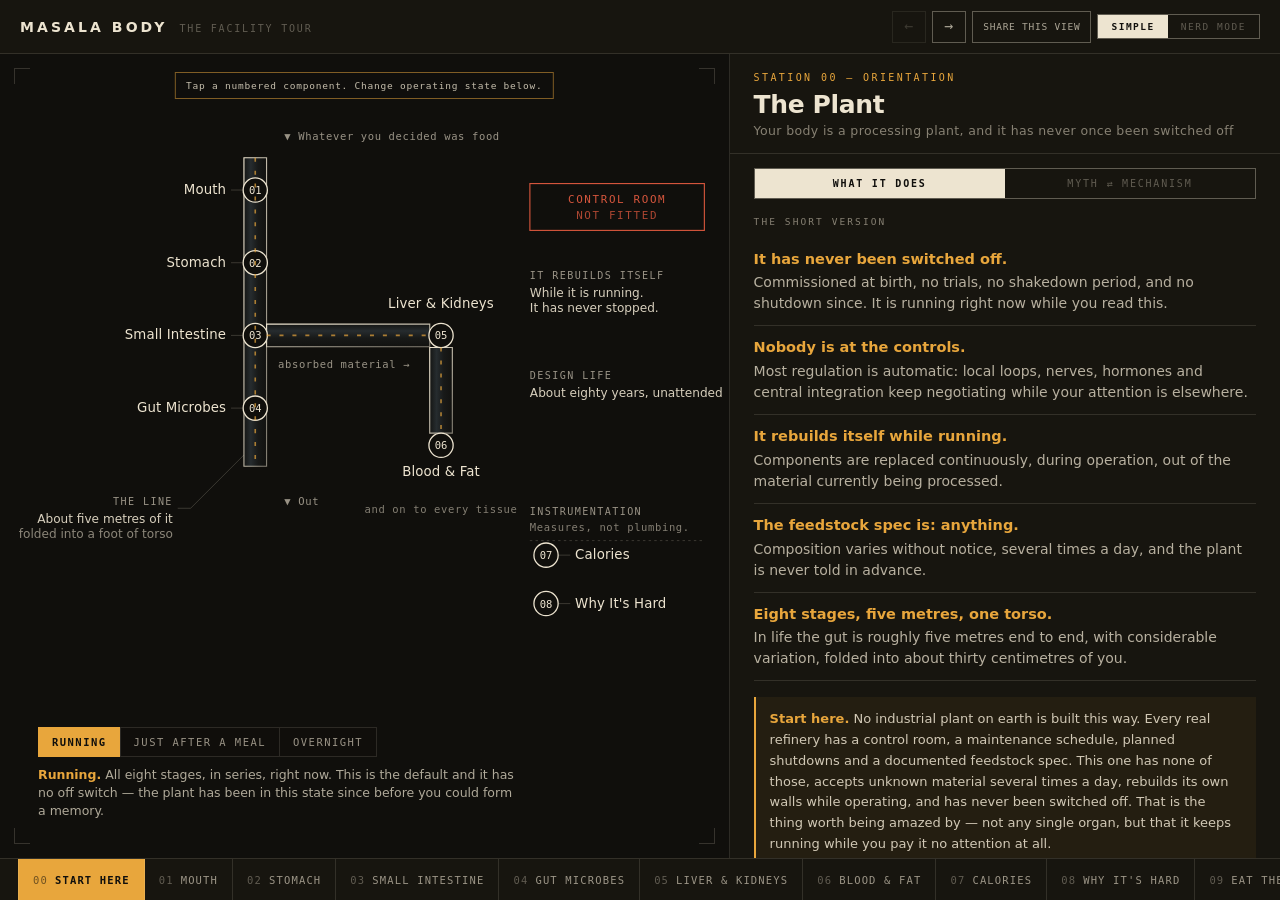
==== index.html @ 0fbad12b "Masala Body — The Facility Tour Ten stations of the human body drawn as an industrial processing pla" ====
<!DOCTYPE html>
<html lang="en">
<head>
<meta charset="utf-8">
<meta name="viewport" content="width=device-width, initial-scale=1">
<title>Masala Body — The Facility Tour</title>
<meta name="description" content="A guided tour of the human body drawn as an industrial plant. Ten stations, two detail layers.">
<link rel="icon" href="favicon.svg" type="image/svg+xml">

<!-- Sharing is the whole distribution plan (A9), so the card matters, and
     these are absolute: a good number of scrapers will not resolve a relative
     og:image, and the per-station pages sit one directory down. -->
<meta property="og:type" content="website">
<meta property="og:url" content="https://krishashok.github.io/masala-body-atlas/">
<meta property="og:title" content="Masala Body — The Facility Tour">
<meta property="og:description" content="Ten stations of the human body, drawn as an industrial plant. Every organ gets an engineering datasheet and a myth-vs-mechanism toggle.">
<meta property="og:image" content="https://krishashok.github.io/masala-body-atlas/og.png">
<meta name="twitter:card" content="summary_large_image">
<meta name="twitter:title" content="Masala Body — The Facility Tour">
<meta name="twitter:description" content="Ten stations of the human body, drawn as an industrial plant.">
<meta name="twitter:image" content="https://krishashok.github.io/masala-body-atlas/og.png">

<link rel="stylesheet" href="app.css">
</head>
<body class="plain">

<!-- ============ SHARED PAINT SERVERS ============
     One implied light source for the whole set: top-left, always. Every
     sheet references these by fragment id, so the ten drawings are lit
     consistently and the gradients are downloaded once rather than
     re-declared in ten <defs> blocks.

     On a near-black ground you model with light, not shadow — a drop
     shadow against #100F0C is invisible, so there are none here. What
     gives an object its volume is a lit contour, a shaded interior and
     a wall that catches the light on one side. -->
<svg class="matdefs" aria-hidden="true" focusable="false"><defs>

  <!-- vessel interior: bright at the top-left shoulder, falling away -->
  <linearGradient id="mb-form" x1="0" y1="0" x2=".9" y2="1">
    <stop offset="0"   stop-color="#E8A63C" stop-opacity=".14"/>
    <stop offset=".55" stop-color="#E8A63C" stop-opacity=".055"/>
    <stop offset="1"   stop-color="#E8A63C" stop-opacity=".015"/>
  </linearGradient>

  <!-- contour: the outline itself is lit, so it is not a uniform weight.
       The dark end stops at .52 so the shaded edge stays legible. -->
  <linearGradient id="mb-rim" x1="0" y1="0" x2=".85" y2="1">
    <stop offset="0"   stop-color="#EDE4D0" stop-opacity="1"/>
    <stop offset=".5"  stop-color="#EDE4D0" stop-opacity=".8"/>
    <stop offset="1"   stop-color="#EDE4D0" stop-opacity=".52"/>
  </linearGradient>

  <!-- the wall seen edge-on. Painted on a stroke that is clipped to its
       own shape, so only the inner half survives and the vessel gains a
       thickness instead of a boundary. -->
  <linearGradient id="mb-wall" x1="0" y1="0" x2=".8" y2="1">
    <stop offset="0"   stop-color="#EDE4D0" stop-opacity=".26"/>
    <stop offset=".45" stop-color="#EDE4D0" stop-opacity=".1"/>
    <stop offset="1"   stop-color="#EDE4D0" stop-opacity=".04"/>
  </linearGradient>

  <!-- sheen: a wet surface has one soft specular patch, not an even wash -->
  <radialGradient id="mb-spec" cx=".5" cy=".5" r=".5">
    <stop offset="0" stop-color="#EDE4D0" stop-opacity=".09"/>
    <stop offset="1" stop-color="#EDE4D0" stop-opacity="0"/>
  </radialGradient>

  <!-- pipes. The diagonal is the safe default for bent and tapered runs;
       .v and .h get a true cylinder ramp across the bore. -->
  <linearGradient id="mb-pipe" x1="0" y1="0" x2=".9" y2="1">
    <stop offset="0" stop-color="#7FA0BA" stop-opacity=".17"/>
    <stop offset="1" stop-color="#7FA0BA" stop-opacity=".03"/>
  </linearGradient>
  <linearGradient id="mb-tube-v" x1="0" y1="0" x2="1" y2="0">
    <stop offset="0"   stop-color="#7FA0BA" stop-opacity=".04"/>
    <stop offset=".3"  stop-color="#7FA0BA" stop-opacity=".2"/>
    <stop offset=".62" stop-color="#7FA0BA" stop-opacity=".07"/>
    <stop offset="1"   stop-color="#7FA0BA" stop-opacity=".02"/>
  </linearGradient>
  <linearGradient id="mb-tube-h" x1="0" y1="0" x2="0" y2="1">
    <stop offset="0"   stop-color="#7FA0BA" stop-opacity=".04"/>
    <stop offset=".3"  stop-color="#7FA0BA" stop-opacity=".2"/>
    <stop offset=".62" stop-color="#7FA0BA" stop-opacity=".07"/>
    <stop offset="1"   stop-color="#7FA0BA" stop-opacity=".02"/>
  </linearGradient>

  <!-- plant, not organ: bays and blocks are lit from the same corner -->
  <linearGradient id="mb-bay" x1="0" y1="0" x2=".6" y2="1">
    <stop offset="0" stop-color="#E8A63C" stop-opacity=".11"/>
    <stop offset="1" stop-color="#E8A63C" stop-opacity=".02"/>
  </linearGradient>

</defs></svg>

<div class="topbar">
  <div class="brand"><b>Masala Body</b><span>The Facility Tour</span></div>
  <div class="topactions">
    <button class="iconbtn" id="btnPrev" aria-label="Previous station" title="Previous station">←</button>
    <button class="iconbtn" id="btnNext" aria-label="Next station" title="Next station">→</button>
    <button class="sharebtn" id="btnShare">Share this view</button>
  <div class="layerswitch">
    <div class="seg">
      <button id="btnPlain" class="on" aria-pressed="true">Simple</button>
      <button id="btnTech" aria-pressed="false">Nerd Mode</button>
    </div>
  </div>
  </div>
</div>

<div class="main">

  <!-- ================== DRAWING ================== -->
  <div class="surface" id="surface">
    <span class="corner tl"></span><span class="corner tr"></span>
    <span class="corner bl"></span><span class="corner br"></span>
    <div class="modeflag techonly" id="modeflag">Mechanism View</div>
    <div class="firsthint" id="firsthint">Tap a numbered component. Change operating state below.</div>

    <div id="drawing"></div>

    <div class="titleblock techonly" id="titleblock"></div>

    <div class="modestrip">
      <div class="modebtns" id="modebtns"></div>
      <div class="modecap" id="modecap"></div>
    </div>
  </div>

  <!-- ================== PANEL ================== -->
  <div class="panel">
    <div class="phead">
      <div class="stationno" id="stationno"></div>
      <h1 id="ptitle"></h1>
      <h2 id="psub"></h2>
    </div>

    <div class="toggle" id="toggle">
      <button id="btnMain" class="on" aria-pressed="true">What It Does</button>
      <button id="btnMyth" class="mythbtn" aria-pressed="false">Myth &rlarr; Mechanism</button>
    </div>

    <div class="body plainonly" id="bodyPlain"></div>
    <div class="body techonly" id="bodyTech"></div>
    <div class="modelwrap techonly" id="modelwrap" style="display:none"></div>
    <div class="body" id="bodyMyth" style="display:none"></div>

    <div class="readout" id="readout" aria-live="polite">
      <div class="tag" id="roTag"></div>
      <h3 id="roName"></h3>
      <p id="roText"></p>
    </div>
  </div>
</div>

<nav class="rail" id="rail" aria-label="Stations"></nav>

<script type="module" src="app.js"></script>
</body>
</html>
---- app.css ----
/* ============================================================
   MASALA BODY — THE FACILITY TOUR
   Shared drawing-office vocabulary. Every station uses these
   classes and only these classes. If a station needs a new
   primitive it belongs HERE, next to its relatives — never in
   a station module. The set effect is the whole visual argument.
   ============================================================ */

:root{
  --ink:#100F0C; --ink-2:#17150F; --panel:#1A1813;
  --line:#EDE4D0;
  --line-dim:rgba(237,228,208,.34);
  --line-faint:rgba(237,228,208,.13);
  /* --line-dim is a STROKE weight — leaders, dimension lines, borders. It is
     2.7:1 against the ink and must never be used for type. Small text uses
     --label (6.3:1, clears AA) and, in the drawing, must also be sized for
     the viewBox scale: the sheet renders at ~0.78, so a 9px glyph lands at
     7 real pixels. Nothing in a drawing should be set below ~13. */
  --label:rgba(237,228,208,.62);
  --turmeric:#E8A63C; --chilli:#D4553C; --cardamom:#8FA95C; --steel:#7FA0BA;
  --mono: ui-monospace,"SF Mono",SFMono-Regular,Menlo,Consolas,monospace;
  --sans: "Helvetica Neue",Inter,system-ui,-apple-system,sans-serif;
  /* Overlay furniture (mode flag, mode strip, title block) insets to here so
     it clears the corner registration marks, which sit at 14px and must stay
     visible — they are what makes ten drawings read as one set (A5). */
  --inset:38px;
}
*{box-sizing:border-box}
html,body{margin:0;height:100%}
body{background:var(--ink);color:var(--line);font-family:var(--sans);
     -webkit-font-smoothing:antialiased;display:flex;flex-direction:column}

/* ============ layer switching ============ */
body.plain .techonly{display:none!important}
body.tech  .plainonly{display:none!important}

/* ============ topbar ============ */
.topbar{display:flex;align-items:center;justify-content:space-between;
  padding:0 20px;height:54px;flex:0 0 54px;border-bottom:1px solid var(--line-faint);background:var(--ink-2)}
.brand{display:flex;align-items:baseline;gap:12px}
.brand b{font-size:14px;letter-spacing:.22em;text-transform:uppercase}
.brand span{font-family:var(--mono);font-size:10px;letter-spacing:.18em;color:var(--line-dim);text-transform:uppercase}

.layerswitch{display:flex;align-items:center;gap:10px}
.layerswitch .cap{font-family:var(--mono);font-size:9px;letter-spacing:.18em;color:var(--line-dim);text-transform:uppercase}
.seg{display:flex;border:1px solid var(--line-dim)}
.seg button{background:transparent;border:0;color:var(--line-dim);cursor:pointer;
  font-family:var(--mono);font-size:9.5px;letter-spacing:.16em;text-transform:uppercase;padding:6px 13px}
.seg button.on{background:var(--line);color:var(--ink);font-weight:700}

/* ============ layout ============ */
.main{flex:1;display:grid;grid-template-columns:1.14fr .86fr;min-height:0}

.surface{position:relative;overflow:hidden;border-right:1px solid var(--line-faint);
  background-color:var(--ink);display:flex;align-items:center;justify-content:center}
body.tech .surface{
  background-image:
    linear-gradient(rgba(237,228,208,.045) 1px,transparent 1px),
    linear-gradient(90deg,rgba(237,228,208,.045) 1px,transparent 1px),
    linear-gradient(rgba(237,228,208,.018) 1px,transparent 1px),
    linear-gradient(90deg,rgba(237,228,208,.018) 1px,transparent 1px);
  background-size:96px 96px,96px 96px,16px 16px,16px 16px}
.surface svg{width:100%;height:100%;display:block}
/* The drawing host fills the surface, less the chrome above and below it —
   the mode flag on top, the mode strip and title block underneath — both
   measured by app.js. Chrome is sized in CSS pixels while the drawing
   scales with the viewBox, so at narrow widths a "small" corner tag covers
   a large part of the sheet. No fixed position in drawing coordinates can
   dodge that; the band has to be reserved. */
#drawing{position:absolute;inset:var(--flag-h,0px) 0 var(--furniture-h,0px) 0;
  display:flex;align-items:center;justify-content:center}

.corner{position:absolute;width:16px;height:16px;border:1px solid var(--line-dim);opacity:.5}
.corner.tl{top:14px;left:14px;border-right:0;border-bottom:0}
.corner.tr{top:14px;right:14px;border-left:0;border-bottom:0}
.corner.bl{bottom:14px;left:14px;border-right:0;border-top:0}
.corner.br{bottom:14px;right:14px;border-left:0;border-top:0}

.titleblock{position:absolute;right:var(--inset);bottom:var(--inset);border:1px solid var(--line-dim);
  font-family:var(--mono);font-size:10px;letter-spacing:.09em;color:var(--label);
  text-transform:uppercase;background:rgba(16,15,12,.88)}
.titleblock div{display:flex}
.titleblock span{padding:5px 9px;border-right:1px solid var(--line-faint)}
.titleblock span:last-child{border-right:0}
.titleblock div+div{border-top:1px solid var(--line-faint)}
.titleblock b{color:var(--line);font-weight:500}

.modeflag{position:absolute;left:var(--inset);top:var(--inset);font-family:var(--mono);font-size:10px;
  letter-spacing:.18em;text-transform:uppercase;padding:5px 10px;border:1px solid var(--line-dim);color:var(--label)}
body.myth .modeflag{color:var(--chilli);border-color:var(--chilli)}

/* ============ process mode strip ============ */
.modestrip{position:absolute;left:var(--inset);bottom:var(--inset);right:var(--inset);
  display:flex;flex-direction:column;gap:9px;pointer-events:none}
.modebtns{display:flex;gap:0;pointer-events:auto;flex-wrap:wrap}
.modebtns button{background:rgba(16,15,12,.9);border:1px solid var(--line-faint);border-right:0;
  color:var(--label);cursor:pointer;font-family:var(--mono);font-size:10.5px;
  letter-spacing:.14em;text-transform:uppercase;padding:8px 13px}
.modebtns button:last-child{border-right:1px solid var(--line-faint)}
.modebtns button:hover{color:var(--line)}
.modebtns button.on{background:var(--turmeric);border-color:var(--turmeric);color:var(--ink);font-weight:700}
.modebtns button.on.fault{background:var(--chilli);border-color:var(--chilli);color:#fff}
.modecap{font-size:12.5px;color:rgba(237,228,208,.72);max-width:60ch;line-height:1.45}
/* In Nerd Mode the title block occupies the bottom-right. Rather than squeeze
   the caption beside it — which wraps it to five or six lines on a small
   laptop — lift the whole strip above it. --tb-h is measured by app.js. */
body.tech .modestrip{bottom:calc(var(--inset) + var(--tb-h,0px) + 10px)}
.modecap b{color:var(--turmeric);font-weight:600}

/* ============ svg ============ */

/* The shared paint servers live in index.html and are lit from the top-left.
   Nothing below may introduce a second light direction. */
.matdefs{position:absolute;width:0;height:0;overflow:hidden}

.vessel{fill:url(#mb-form);stroke:url(#mb-rim);stroke-width:1.6;stroke-linejoin:round}
.vessel-inner{fill:none;stroke:var(--line-dim);stroke-width:.8;stroke-dasharray:3 4}

/* Wall thickness, for one path and no new geometry: a stroked copy of the
   vessel outline clipped to the vessel's own fill area. Half the stroke is
   discarded by the clip, and what is left reads as the thickness of the
   wall — lit on the shoulder, dark underneath. Needs the station to expose
   a clipPath of the vessel, which most already have for their contents. */
.wall{fill:none;stroke:url(#mb-wall);stroke-width:17;stroke-linejoin:round;pointer-events:none}
.wall.thin{stroke-width:11}

/* One soft specular patch. Clip it to the vessel or it will float. */
.sheen{fill:url(#mb-spec);pointer-events:none}

.pipe{fill:url(#mb-pipe);stroke:url(#mb-rim);stroke-width:1.4}
/* straight runs get a real cylinder ramp across the bore */
.pipe.v{fill:url(#mb-tube-v)}
.pipe.h{fill:url(#mb-tube-h)}
.dimline{stroke:var(--line-dim);stroke-width:.7}
.dimtext{fill:var(--label);font-family:var(--mono);font-size:13px;letter-spacing:.06em}
.leader{stroke:var(--line-dim);stroke-width:.7;fill:none}
.lbl-name{fill:var(--line);font-family:var(--sans);font-size:13.5px;font-weight:700;letter-spacing:.11em;text-transform:uppercase}
.lbl-fn{fill:var(--label);font-family:var(--mono);font-size:13px;letter-spacing:.03em}
body.plain .lbl-fn{font-family:var(--sans);font-size:13.5px;letter-spacing:0;fill:var(--label)}
/* invisible tap target behind every hotspot dot; grows on mobile (A7) */
.hithalo{fill:transparent}
.hotdot{fill:var(--ink);stroke:var(--line);stroke-width:1.2}
.hotnum{fill:var(--line);font-family:var(--mono);font-size:11.5px;text-anchor:middle;pointer-events:none;dominant-baseline:central}

/* ---- site plan (Stations 00 and 09) ----
   This sheet is a map, not a machine. Its node labels and annotation
   blocks carry the weight that hotspot callouts carry on the other
   sheets, so they are set larger than .lbl-fn rather than competing
   with it at 9px. */
.nodenum{fill:var(--line);font-family:var(--mono);font-size:13px;text-anchor:middle;
  pointer-events:none;dominant-baseline:central}
.lbl-node{fill:var(--line);font-family:var(--sans);font-size:16.5px;letter-spacing:.01em}
body.tech .lbl-node{font-family:var(--mono);font-size:14.5px;letter-spacing:.05em;fill:rgba(237,228,208,.92)}
.blk-h{fill:var(--label);font-family:var(--mono);font-size:12.5px;letter-spacing:.14em;text-transform:uppercase}
.blk-p{fill:rgba(237,228,208,.9);font-family:var(--sans);font-size:15px}
body.tech .blk-p{font-family:var(--mono);font-size:13.5px}
.hotring{fill:none;stroke:var(--turmeric);stroke-width:1.1;opacity:0;transform-box:fill-box;transform-origin:center}
g.hot{cursor:pointer}
g.hot:hover .hotdot,g.hot.on .hotdot{fill:var(--turmeric);stroke:var(--turmeric)}
g.hot:hover .hotnum,g.hot.on .hotnum{fill:var(--ink);font-weight:700}
g.hot.on .hotring{opacity:1;animation:ping 2s ease-out infinite}
g.hot.on .lbl-name{fill:var(--turmeric)}
g.hot.on .leader{stroke:var(--turmeric)}
g.hot:focus{outline:none}
g.hot:focus-visible .hotdot{stroke:var(--turmeric);stroke-width:2.5}
@keyframes ping{0%{transform:scale(1);opacity:.9}70%{transform:scale(2.1);opacity:0}100%{opacity:0}}

.flowline{stroke:var(--turmeric);stroke-width:2;stroke-dasharray:5 11;fill:none;opacity:.7;animation:flow 1.6s linear infinite}
@keyframes flow{to{stroke-dashoffset:-32}}

/* contents */
.chyme{fill:var(--turmeric);opacity:.72;transform-box:fill-box;transform-origin:center;
       animation:churn 5.5s ease-in-out infinite}
.chyme.b{fill:var(--chilli);opacity:.62}
@keyframes churn{0%{transform:translate(0,0)}25%{transform:translate(-15px,11px)}
  50%{transform:translate(7px,21px)}75%{transform:translate(17px,9px)}100%{transform:translate(0,0)}}
body.mode-grind .chyme{animation-duration:2.2s}

/* peristalsis */
.wave{fill:none;stroke:var(--line);stroke-width:2.6;stroke-linecap:round;opacity:0}
.wavegrp{transform-box:fill-box;animation:peristalsis 3.4s cubic-bezier(.5,0,.6,1) infinite}
@keyframes peristalsis{0%{transform:translate(0,0) scale(1);opacity:0}12%{opacity:.95}
  85%{opacity:.5}100%{transform:translate(-150px,108px) scale(.5);opacity:0}}
body.mode-grind .wavegrp{animation-duration:1.5s}
body.mode-grind .wave{stroke:var(--turmeric);stroke-width:3.2}

/* ---- mode-gated drawing groups (§D4) ----
   A group tagged .anim .a-<k> stays display:none until its mode is
   active, which conveniently restarts its CSS animations on switch,
   so nothing needs JS scheduling. One rule per mode key; extend this
   list as each station lands. */
.anim{display:none}
body.mode-normal   .a-normal,
body.mode-grind    .a-grind,
body.mode-empty    .a-empty,
body.mode-vent     .a-vent,
body.mode-reflux   .a-reflux,
body.mode-chew     .a-chew,
body.mode-swallow  .a-swallow,
body.mode-inverted .a-inverted,
body.mode-aspirate .a-aspirate,
body.mode-flow     .a-flow,
body.mode-fatty    .a-fatty,
body.mode-closeup  .a-closeup,
body.mode-lactose  .a-lactose,
body.mode-ferment  .a-ferment,
body.mode-water    .a-water,
body.mode-gas      .a-gas,
body.mode-fast     .a-fast,
body.mode-slow     .a-slow,
body.mode-fed      .a-fed,
body.mode-fasted   .a-fasted,
body.mode-alcohol  .a-alcohol,
body.mode-filter   .a-filter,
body.mode-dry      .a-dry,
body.mode-aftermeal .a-aftermeal,
body.mode-exercise  .a-exercise,
body.mode-sticking  .a-sticking,
body.mode-reading   .a-reading,
body.mode-errorbars .a-errorbars,
body.mode-months    .a-months,
body.mode-onestudy  .a-onestudy,
body.mode-allgauges .a-allgauges,
body.mode-converge  .a-converge,
body.mode-megaphone .a-megaphone,
body.mode-running   .a-running,
body.mode-postmeal  .a-postmeal,
body.mode-overnight .a-overnight,
body.mode-nominal   .a-nominal{display:block}

/* normal: occasional metered squirt */
.squirt{fill:var(--turmeric);opacity:0;transform-box:fill-box;animation:squirt 3.4s linear infinite}
@keyframes squirt{0%,58%{transform:translate(0,0);opacity:0}62%{opacity:.95}
  100%{transform:translate(-118px,10px);opacity:0}}

/* grind: fragmentation */
.frag-big{fill:var(--chilli);opacity:.75;transform-box:fill-box;transform-origin:center;
  animation:fragbig 2.6s ease-in-out infinite}
@keyframes fragbig{0%{transform:scale(1);opacity:.8}60%{transform:scale(.45);opacity:.55}
  75%{opacity:0}100%{transform:scale(1);opacity:0}}
.frag-bit{fill:var(--turmeric);opacity:0;transform-box:fill-box;animation:fragbit 2.6s ease-out infinite}
@keyframes fragbit{0%,55%{transform:translate(0,0);opacity:0}
  65%{opacity:.9}100%{transform:translate(var(--dx),var(--dy));opacity:0}}
.recirc{fill:none;stroke:var(--turmeric);stroke-width:1.6;stroke-dasharray:4 6;opacity:.8;
  animation:flow 1.1s linear infinite}

/* empty: level drop + outflow */
.level{fill:rgba(232,166,60,.19);transform-box:fill-box;transform-origin:bottom;
  animation:drain 6s ease-in-out infinite}
@keyframes drain{0%{transform:scaleY(1)}70%{transform:scaleY(.22)}100%{transform:scaleY(1)}}
.out{fill:var(--turmeric);opacity:0;transform-box:fill-box;animation:outflow 1.5s linear infinite}
@keyframes outflow{0%{transform:translate(0,0);opacity:0}15%{opacity:.95}
  100%{transform:translate(-135px,12px);opacity:0}}

/* vent: gas bubble */
.bubble{fill:rgba(127,160,186,.16);stroke:var(--steel);stroke-width:2.2;opacity:0;transform-box:fill-box;
  transform-origin:center;animation:vent 4s ease-in-out infinite}
@keyframes vent{
  0%{transform:translate(0,0) scale(.2);opacity:0}
  18%{transform:translate(0,0) scale(1);opacity:.9}
  45%{transform:translate(-6px,-26px) scale(1.1);opacity:.9}
  62%{transform:translate(-92px,-58px) scale(.8);opacity:.95}
  100%{transform:translate(-96px,-190px) scale(.55);opacity:0}}
.gascloud{fill:rgba(127,160,186,.2)}

/* reflux: acid column rising */
.refluxcol{fill:rgba(212,85,60,.4);transform-box:fill-box;transform-origin:bottom;
  animation:rise 4s ease-in-out infinite}
@keyframes rise{0%{transform:scaleY(0)}35%{transform:scaleY(1)}70%{transform:scaleY(1)}100%{transform:scaleY(0)}}
.faultmark{stroke:var(--chilli);stroke-width:2;fill:none;opacity:0;animation:blink 1.4s steps(1) infinite}
@keyframes blink{0%,50%{opacity:1}51%,100%{opacity:.15}}
.faulttext{fill:var(--chilli);font-family:var(--mono);font-size:12.5px;letter-spacing:.12em;text-transform:uppercase}

.needle{stroke:var(--chilli);stroke-width:1.6;stroke-linecap:round;transform-box:fill-box;
  transform-origin:0% 100%;animation:wobble 6s ease-in-out infinite}
@keyframes wobble{0%,100%{transform:rotate(-8deg)}50%{transform:rotate(13deg)}}

.mucus{stroke:var(--cardamom);stroke-width:3.4;fill:none;opacity:.55}

/* ---- size reduction, dosing, and vertical conveying (Station 01) ----
   Kept here rather than in the station file so stroke weights and timings
   stay common property. --bite/--dx/--dy are set per element. */
.jaw{transform-box:fill-box;transform-origin:center;animation:chomp 1.6s ease-in-out infinite}
@keyframes chomp{0%,100%{transform:translateY(0)}50%{transform:translateY(var(--bite,9px))}}
.drip{fill:var(--steel);opacity:0;transform-box:fill-box;animation:drip 2.4s ease-in infinite}
@keyframes drip{0%{transform:translate(0,0);opacity:0}18%{opacity:.8}
  100%{transform:translate(var(--dx,0px),var(--dy,58px));opacity:0}}
.bolus{fill:var(--turmeric);opacity:0;transform-box:fill-box;animation:convey 3s cubic-bezier(.45,0,.55,1) infinite}
@keyframes convey{0%{transform:translateY(0);opacity:0}12%{opacity:.85}
  88%{opacity:.85}100%{transform:translateY(var(--dy,340px));opacity:0}}
/* view-box, not fill-box: the hinge is a point in the drawing, so each
   station sets transform-origin in its own user units */
.flap{transform-box:view-box;animation:seal 3s ease-in-out infinite}
@keyframes seal{0%,14%{transform:rotate(0)}30%,68%{transform:rotate(-75deg)}86%,100%{transform:rotate(0)}}

/* ---- the swallow, as a sequence (Station 01) ----
   A bolus that starts in the oesophagus has already passed the valve, so the
   valve looks decorative. These routes start in the mouth, cross the pharynx
   and only then go down a pipe. Both run 3s against .flap above, so the
   airway is shut at 30% — well before the bolus reaches the crossing at 46%
   — and reopens at 68%, after it has gone. The fault route is the same
   journey with the valve left open, so it takes the wrong pipe. */
.bolus.route{animation:swallow 3s cubic-bezier(.45,0,.55,1) infinite}
@keyframes swallow{
  0%  {transform:translate(0,0);opacity:0}
  8%  {opacity:.85}
  30% {transform:translate(118px,18px)}
  46% {transform:translate(176px,48px)}
  58% {transform:translate(219px,126px)}
  92% {opacity:.85}
  100%{transform:translate(219px,340px);opacity:0}}
.bolus.misroute{animation:misswallow 3s cubic-bezier(.45,0,.55,1) infinite}
@keyframes misswallow{
  0%  {transform:translate(0,0);opacity:0}
  8%  {opacity:.9}
  30% {transform:translate(118px,18px)}
  46% {transform:translate(170px,44px)}
  60% {transform:translate(149px,116px)}
  92% {opacity:.9}
  100%{transform:translate(149px,300px);opacity:0}}
/* the resting valve is drawn open; hide it while the animated one is working */
body.mode-swallow .flapidle{display:none}
.mythonly{display:none}
body.myth .mythonly{display:block}
body.myth .mechonly{display:none}
.hazard{fill:none;stroke:var(--chilli);stroke-width:1.5}
.hazardtext{fill:var(--chilli);font-family:var(--mono);font-size:12.5px;letter-spacing:.1em;text-transform:uppercase}
.scribble{stroke:var(--chilli);stroke-width:2.2;fill:none;stroke-linecap:round;opacity:.9}

/* ---- process line drawn as a stroked run (Station 03) ----
   A folded coil cannot be hand-outlined, so the tube is one path drawn
   three times: wall, bore, tint. Wall thickness matches .pipe at 1.4. */
.run{fill:none;stroke-linecap:round;stroke-linejoin:round}
/* Deliberately NOT the rim gradient. A gradient is scaled to the path's
   bounding box, and these runs are a folded coil spanning the sheet, so
   the ramp would light the top-left fold and starve the bottom-right one
   — which reads as a mistake, not as light, because every fold is at the
   same depth. The lighting on a run goes on the crown instead. */
.run.wall{stroke:var(--line);stroke-width:26}
.run.bore{stroke:var(--ink);stroke-width:23.2}
.run.tint{stroke:rgba(127,160,186,.09);stroke-width:23.2}
/* A curve cannot take a cylinder gradient — the ramp would follow the
   bounding box, not the tube. Instead the specular runs along the crown
   as a narrow stroke nudged toward the light. It is inset far enough to
   stay inside the bore, so it needs no mask. */
.run.gloss{stroke:rgba(237,228,208,.09);stroke-width:7;transform:translate(-3px,-3px)}

/* wider bore, for vessels that are tubes at a coarser scale (Station 04) */
.run.wide.wall{stroke-width:44}
.run.wide.bore,.run.wide.tint{stroke-width:41.2}
.run.wide.gloss{stroke-width:11;transform:translate(-5px,-5px)}

/* ---- a resident population, not a fluid (Station 04) ---- */
.biota{fill:var(--cardamom);opacity:.55;transform-box:fill-box;transform-origin:center;
  animation:teem 4.5s ease-in-out infinite}
@keyframes teem{0%,100%{transform:translate(0,0)}33%{transform:translate(3px,-3px)}66%{transform:translate(-3px,2px)}}

/* ---- equipment the plant conspicuously does not have ---- */
.stamp{fill:none;stroke:var(--chilli);stroke-width:1.4}
.stamptext{fill:var(--chilli);font-family:var(--mono);font-size:13.5px;letter-spacing:.15em;text-transform:uppercase}

/* ---- receiving bays, shutters and a dispatcher (Station 06) ---- */
.bay{fill:url(#mb-bay);stroke:url(#mb-rim);stroke-width:1.4}
.shutter{fill:rgba(237,228,208,.14);stroke:var(--line);stroke-width:1.2;
  transform-box:view-box;transform-origin:center}
.booth{fill:none;stroke:var(--steel);stroke-width:1.4;stroke-dasharray:4 3}

/* ---- an instrument reading, and the honesty about it (Station 07) ---- */
.readoutbox{fill:rgba(16,15,12,.9);stroke:var(--line-dim);stroke-width:1}
.digits{fill:var(--turmeric);font-family:var(--mono);font-size:40px;letter-spacing:.06em}
.errbar{stroke:var(--chilli);stroke-width:1.6;fill:none}
.errband{fill:rgba(212,85,60,.16)}

/* ---- detail windows ----
   A magnified view of something too small to draw at plant scale. */
.inset{fill:rgba(16,15,12,.94);stroke:var(--line-dim);stroke-width:1}
.insetline{stroke:var(--line-dim);stroke-width:.7;stroke-dasharray:3 3;fill:none}
.fringe{fill:none;stroke:var(--line);stroke-width:1.1}
.turnstile{fill:none;stroke:var(--cardamom);stroke-width:1.6}

/* ============ panel ============ */
.panel{display:flex;flex-direction:column;min-height:0;background:var(--ink-2)}
.phead{padding:18px 24px 15px;border-bottom:1px solid var(--line-faint)}
.stationno{font-family:var(--mono);font-size:10px;letter-spacing:.24em;color:var(--turmeric);text-transform:uppercase}
.phead h1{margin:8px 0 4px;font-size:25px;letter-spacing:-.015em;line-height:1.1}
.phead h2{margin:0;font-size:12.5px;font-weight:400;color:var(--line-dim);letter-spacing:.03em}
body.tech .phead h2{font-family:var(--mono)}

.toggle{display:flex;margin:14px 24px 0;border:1px solid var(--line-dim);flex:0 0 auto}
.toggle button{flex:1;background:transparent;border:0;color:var(--line-dim);cursor:pointer;
  font-family:var(--mono);font-size:10px;letter-spacing:.18em;text-transform:uppercase;padding:9px 0}
.toggle button.on{background:var(--line);color:var(--ink);font-weight:700}
.toggle button.mythbtn.on{background:var(--chilli);color:#fff}

.body{flex:1;overflow-y:auto;padding:17px 24px 22px}
.body::-webkit-scrollbar{width:8px}
.body::-webkit-scrollbar-thumb{background:rgba(237,228,208,.16)}
.kicker{font-family:var(--mono);font-size:9.5px;letter-spacing:.22em;color:var(--line-dim);text-transform:uppercase;margin:0 0 11px}

.spec{font-family:var(--mono);font-size:11px;line-height:1.05}
.spec .row{display:flex;align-items:baseline;gap:6px;padding:5px 0;border-bottom:1px dotted rgba(237,228,208,.11)}
.spec .k{color:var(--line-dim);letter-spacing:.06em;white-space:nowrap;text-transform:uppercase;font-size:9.5px}
.spec .dots{flex:1;border-bottom:1px dotted rgba(237,228,208,.2);transform:translateY(-3px)}
.spec .v{color:var(--line);text-align:right;max-width:56%}
.spec .v em{color:var(--turmeric);font-style:normal}

.plainlist{list-style:none;margin:0;padding:0}
.plainlist li{padding:11px 0;border-bottom:1px solid var(--line-faint);font-size:14px;line-height:1.5}
.plainlist li b{color:var(--turmeric);font-weight:600;display:block;margin-bottom:2px;font-size:14.5px}
.plainlist li span{color:rgba(237,228,208,.75)}

/* An entry that corresponds to a numbered component in the drawing. The badge
   repeats the marker so the two halves of the page are visibly the same list,
   and selection runs both ways — tap the drawing or tap the text. */
.plainlist li.linked{display:grid;grid-template-columns:26px 1fr;gap:13px;align-items:start;
  cursor:pointer;padding-left:10px;margin-left:-10px;transition:background .12s ease}
.plainlist li.linked .num{width:26px;height:26px;border:1px solid var(--line-dim);border-radius:50%;
  display:flex;align-items:center;justify-content:center;font-family:var(--mono);font-size:11.5px;
  color:var(--label);margin-top:1px}
.plainlist li.linked:hover{background:rgba(237,228,208,.03)}
.plainlist li.linked:focus-visible{outline:2px solid var(--turmeric);outline-offset:-2px}
.plainlist li.linked.on{background:rgba(232,166,60,.06);box-shadow:inset 2px 0 0 var(--turmeric)}
.plainlist li.linked.on .num{background:var(--turmeric);border-color:var(--turmeric);
  color:var(--ink);font-weight:700}

.note{margin-top:16px;padding:12px 14px;border-left:2px solid var(--turmeric);
  background:rgba(232,166,60,.06);font-size:13px;line-height:1.6;color:rgba(237,228,208,.86)}
.note b{color:var(--turmeric);font-weight:600}

.mythcard{border:1px solid var(--chilli);padding:14px 16px;margin-bottom:14px;background:rgba(212,85,60,.07)}
.mythcard .tag{font-family:var(--mono);font-size:9.5px;letter-spacing:.2em;color:var(--chilli);text-transform:uppercase}
.mythcard p{margin:8px 0 0;font-size:16px;line-height:1.4;font-style:italic}
.mechcard{border:1px solid rgba(143,169,92,.6);padding:14px 16px;background:rgba(143,169,92,.06)}
.mechcard .tag{font-family:var(--mono);font-size:9.5px;letter-spacing:.2em;color:var(--cardamom);text-transform:uppercase}
.mechcard p{margin:9px 0 0;font-size:13.5px;line-height:1.6;color:rgba(237,228,208,.9)}
.mechcard p+p{margin-top:11px}
.analogy{margin-top:17px;border:1px solid var(--line-faint);padding:14px 16px}
.analogy .tag{font-family:var(--mono);font-size:9.5px;letter-spacing:.2em;color:var(--steel);text-transform:uppercase}
.analogy p{margin:9px 0 0;font-size:13px;line-height:1.6;color:rgba(237,228,208,.84)}

.readout{border-top:1px solid var(--line-faint);padding:13px 24px;flex:0 0 auto;background:var(--panel);min-height:88px}
.readout .tag{font-family:var(--mono);font-size:9px;letter-spacing:.2em;color:var(--line-dim);text-transform:uppercase}
.readout h3{margin:7px 0 5px;font-size:13px;letter-spacing:.13em;text-transform:uppercase;color:var(--turmeric)}
.readout p{margin:0;font-size:13px;line-height:1.55;color:rgba(237,228,208,.8)}

/* ============ station rail ============ */
.rail{flex:0 0 42px;display:flex;align-items:center;border-top:1px solid var(--line-faint);
  background:var(--ink-2);padding:0 18px;overflow-x:auto}
.rail .chip{font-family:var(--mono);font-size:10.5px;letter-spacing:.11em;text-transform:uppercase;
  color:var(--label);padding:0 14px;height:100%;display:flex;align-items:center;
  border-right:1px solid var(--line-faint);white-space:nowrap;text-decoration:none}
.rail .chip:first-child{border-left:1px solid var(--line-faint)}
.rail .chip.on{color:var(--ink);background:var(--turmeric);font-weight:700}
.rail .chip b{font-weight:400;opacity:.55;margin-right:7px}
.rail .chip:hover{color:rgba(237,228,208,.72)}
.rail .chip.on:hover{color:var(--ink)}
.rail .chip:focus-visible{outline:1px solid var(--turmeric);outline-offset:-2px}

/* Keyboard focus, everywhere it can land (A7). The SVG node links on the
   site plan are focusable too, so they get a visible ring of their own. */
.seg button:focus-visible,
.toggle button:focus-visible,
.modebtns button:focus-visible{outline:2px solid var(--turmeric);outline-offset:-2px}
.surface svg a:focus-visible{outline:none}
.surface svg a:focus-visible circle{stroke:var(--turmeric);stroke-width:2.6}

/* a station that has not been drawn yet still routes, and says so
   in the drawing-office voice rather than throwing a blank surface */
.pending{font-family:var(--mono);font-size:11px;letter-spacing:.16em;text-transform:uppercase;
  color:var(--line-dim);border:1px dashed var(--line-dim);padding:22px 26px;text-align:center;line-height:2}

/* Every mode must read frozen (§D5). These elements sit at opacity:0 and are
   revealed by their keyframes, so killing animation would erase them. */
@media (prefers-reduced-motion: reduce){
  *{animation:none!important}
  .squirt,.out,.bubble,.frag-bit,.wave,.drip,.bolus{opacity:.7}
  .faultmark{opacity:1}
}
@media (max-width:980px){
  .main{grid-template-columns:1fr;grid-template-rows:minmax(380px,54vh) auto}
  .surface{border-right:0;border-bottom:1px solid var(--line-faint)}
  .titleblock{display:none}
  /* A7 wants a 44 px tap target. The drawing is scaled down here, so the
     invisible hit halo behind each dot has to grow in user units to match. */
  .hithalo{r:58px}
}
@media (max-width:700px){
  /* A8: drop the callout subtitles rather than shrink the type */
  g.hot .lbl-fn{display:none}
}

/* ============ revision pass: controls, model limits, mobile flow ============ */
.topactions{display:flex;align-items:center;gap:6px}
.iconbtn,.sharebtn{height:32px;border:1px solid var(--line-dim);background:transparent;color:rgba(237,228,208,.7);cursor:pointer;font-family:var(--mono);font-size:9.5px;letter-spacing:.08em;text-transform:uppercase;padding:0 10px}
.iconbtn{width:34px;padding:0;font-size:15px;line-height:1}
.iconbtn:hover,.sharebtn:hover{color:var(--line);border-color:rgba(237,228,208,.62)}
.iconbtn:disabled{opacity:.25;cursor:default}
.iconbtn:focus-visible,.sharebtn:focus-visible{outline:2px solid var(--turmeric);outline-offset:-2px}
.firsthint{position:absolute;left:50%;top:18px;z-index:4;transform:translateX(-50%);font-family:var(--mono);font-size:9.5px;letter-spacing:.08em;color:rgba(237,228,208,.82);background:rgba(16,15,12,.92);border:1px solid rgba(232,166,60,.52);padding:7px 10px;white-space:nowrap;pointer-events:none;transition:opacity .2s ease}
.firsthint.gone{opacity:0}
.modelwrap{flex:0 0 auto;padding:0 24px 14px}
.modellimits{border:1px solid var(--line-faint);background:rgba(127,160,186,.035)}
.modellimits summary{cursor:pointer;list-style:none;padding:9px 11px;font-family:var(--mono);font-size:9.5px;letter-spacing:.14em;text-transform:uppercase;color:var(--steel)}
.modellimits summary::-webkit-details-marker{display:none}
.modellimits summary:after{content:'+';float:right;color:var(--line-dim);font-size:14px;line-height:.7}
.modellimits[open] summary:after{content:'−'}
.modellimits summary span{color:var(--line-dim);margin-left:7px}
.modellimits div{border-top:1px solid var(--line-faint);padding:5px 11px 8px}
.modellimits p{margin:8px 0;font-size:12px;line-height:1.55;color:rgba(237,228,208,.72)}
g.hot[aria-pressed="true"] .hotring{stroke:var(--turmeric)}

/* Secondary prose is still drafted faintly, but remains readable on ordinary displays. */
.phead h2,.kicker,.spec .k,.readout .tag{color:rgba(237,228,208,.52)}

@media (max-width:980px){
  html,body{height:auto;min-height:100%}
  body{display:block;padding-bottom:43px}
  .topbar{position:sticky;top:0;z-index:20}
  .main{display:block}

  /* On a phone the overlay model stops paying for itself. Everything in the
     surface was absolutely positioned, so the shell had to measure the
     furniture and subtract it from a 44vh surface — and on a 812px screen
     that left the drawing 167px, a fifth of the display, with labels too
     small to read. The artwork is the argument, and it was the thing being
     squeezed.

     So here the surface is an ordinary column: hint, drawing, controls,
     each taking the room it needs. Nothing overlaps the artwork and there
     is nothing to measure — --furniture-h and --flag-h simply go unused. */
  .surface{height:auto;min-height:0;overflow:visible;
    display:flex;flex-direction:column;
    padding:12px 22px 16px;
    border-right:0;border-bottom:1px solid var(--line-faint)}
  /* Every sheet is 850x800, so a portrait box letterboxes it and wastes the
     slack above and below. Matching the box to the sheet gives that height
     back to the page instead of to empty ink. */
  #drawing{position:static;inset:auto;flex:0 0 auto;
    width:100%;aspect-ratio:var(--sheet-ar,1.0625);height:auto;max-height:64vh}
  .firsthint{position:static;transform:none;order:-1;align-self:center;
    max-width:100%;white-space:normal;text-align:center;margin:0 0 10px}
  .modeflag{position:static;align-self:flex-start;margin:0 0 8px}
  .modestrip{position:static;left:auto;right:auto;bottom:auto;margin-top:14px}
  .modecap{display:block;order:-1;max-width:none;font-size:11.5px;
    background:transparent;padding:0 0 8px}

  .panel{min-height:0}
  .body{overflow:visible;flex:none}
  .titleblock{display:none}
  .modelwrap{padding-bottom:18px}
  .readout{min-height:0}
  .rail{position:fixed;left:0;right:0;bottom:0;z-index:30;height:42px;flex:none}

  /* A7 wants 44px targets. The drawing is scaled down here, so the invisible
     halo behind each dot grows in user units to compensate; the chrome
     buttons just get taller. */
  .hithalo{r:58px}
  .iconbtn,.sharebtn{height:44px}
  .iconbtn{width:44px}
  .seg button,.modebtns button,.toggle button{min-height:44px}
}
@media (max-width:700px){
  g.hot .lbl-fn{display:none}
  .brand span{display:none}
  .firsthint{top:12px;max-width:82vw;white-space:normal;text-align:center;line-height:1.35}
}
@media (max-width:560px){
  .topbar{padding-left:12px;padding-right:12px}
  .topactions{gap:4px}
  .sharebtn{width:34px;padding:0;font-size:0}
  .sharebtn:after{content:'↗';font-size:15px}
  .seg button{padding-left:8px;padding-right:8px;font-size:9px}
  .surface{padding-left:14px;padding-right:14px}
  #drawing{max-height:58vh}
  .modecap{font-size:11px;line-height:1.35}
}

/* ============ phones: the drawing becomes markers only ============
   In-drawing type is sized in viewBox units, so it shrinks with the sheet.
   At 375px the sheet renders at ~0.41 and a 13px label lands at 5.3 real
   pixels — below this file's own floor, and small enough that glyph advances
   round up and run labels past the sheet edge.

   Callouts go, because they are the one class of label that is said twice:
   every hotspot name and description already appears in the panel list
   immediately below the drawing, and tapping a marker highlights its entry
   there. What is left is text that exists nowhere else — orientation notes,
   site-plan nodes, bay names, the annotation blocks — and that gets sized
   up to land near 10 real pixels instead. */
@media (max-width:700px){
  g.hot .lbl-name,g.hot .lbl-fn,g.hot .leader{display:none}

  /* Markers carry the whole burden now, so they have to be seeable as well
     as tappable — the hit halo was already grown for A7 above. r=16 rather
     than the 21 that would match the type: bigger than that and the dots
     start covering the bay names they sit beside. */
  .hotdot,.hotring{r:16px}
  .hotnum{font-size:18px}

  /* ~1.5x, not the ~1.8x that would put this type at a comfortable 10px.
     These sheets were composed with tight margins for small labels, and
     past this point short labels near the edges start running off the
     sheet rather than the type getting usefully bigger. 8 real pixels on
     a 3x phone screen is the honest ceiling without re-laying out all ten. */
  .dimtext{font-size:19.5px}
  .lbl-node{font-size:23px}
  body.tech .lbl-node{font-size:21px}
  .nodenum{font-size:18px}
  .blk-h{font-size:18.5px}
  .blk-p{font-size:21px}
  .stamptext{font-size:19px}
  .faulttext,.hazardtext{font-size:18.5px}
  /* bay and block names that are not callouts (Station 05) stay, enlarged */
  .lbl-name{font-size:20px}
  .lbl-fn{font-size:18.5px}
  body.plain .lbl-fn{font-size:19px}
}

/* Tagged by the shell: an in-drawing note wider than a third of the sheet.
   At phone scale it cannot be read and cannot fit, and the panel below the
   drawing is already carrying the same argument in full-size type. */
@media (max-width:700px){
  .sheetprose{display:none}
}
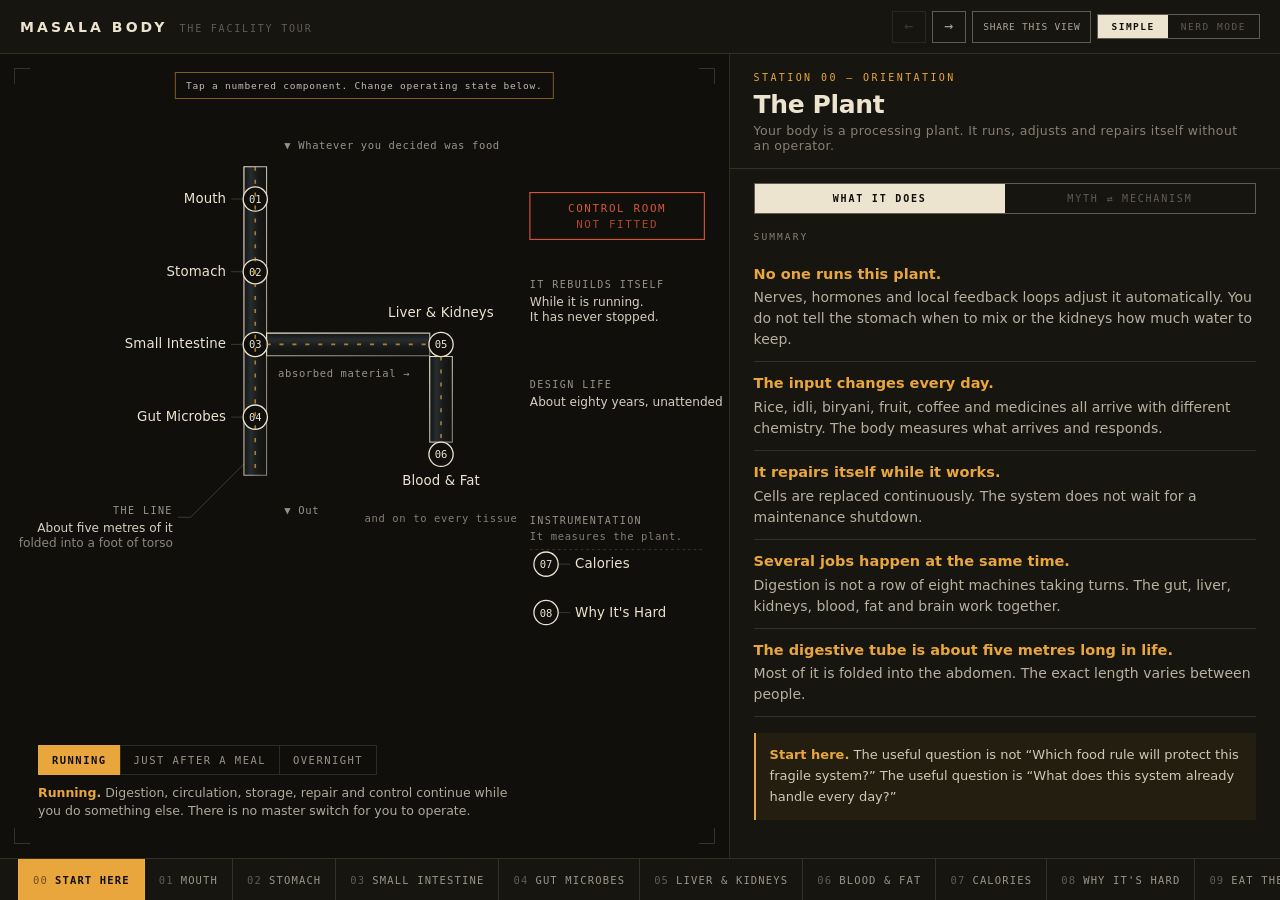
==== commit 2154f6f4: "Load interactive station controls" ====
--- a/index.html
+++ b/index.html
@@ -21,6 +21,7 @@
 <meta name="twitter:image" content="https://krishashok.github.io/masala-body-atlas/og.png">
 
 <link rel="stylesheet" href="app.css">
+<link rel="stylesheet" href="interaction-controls.css">
 </head>
 <body class="plain">
 
@@ -156,5 +157,6 @@
 <nav class="rail" id="rail" aria-label="Stations"></nav>
 
 <script type="module" src="app.js"></script>
+<script type="module" src="interaction-controls.js"></script>
 </body>
 </html>
--- a/interaction-controls.css
+++ b/interaction-controls.css
@@ -0,0 +1,20 @@
+.station-controls{position:absolute;z-index:8;right:var(--inset);top:76px;width:min(360px,42%);padding:12px 14px;border:1px solid var(--line-dim);background:rgba(16,15,12,.94);font-family:var(--mono);color:var(--line);backdrop-filter:blur(4px)}
+.controls-head{display:flex;align-items:center;justify-content:space-between;gap:12px;margin-bottom:10px;font-size:10px;letter-spacing:.14em;text-transform:uppercase}
+.controls-head b{font-weight:600;color:var(--turmeric)}
+.controls-reset{border:1px solid var(--line-dim);background:transparent;color:var(--label);font-family:var(--mono);font-size:9px;letter-spacing:.08em;text-transform:uppercase;padding:5px 7px;cursor:pointer}
+.controls-reset:hover{color:var(--line)}
+.energy-sliders{display:grid;gap:8px}
+.control-row{display:grid;grid-template-columns:88px 1fr 52px;gap:8px;align-items:center;font-size:9.5px;color:var(--label)}
+.control-row span{white-space:nowrap}
+.control-row output{text-align:right;color:var(--line);font-variant-numeric:tabular-nums}
+.station-controls input[type="range"]{width:100%;accent-color:var(--turmeric)}
+.controls-result{display:flex;justify-content:space-between;align-items:baseline;margin-top:11px;padding-top:9px;border-top:1px solid var(--line-faint);font-size:9.5px;color:var(--label);text-transform:uppercase;letter-spacing:.08em}
+.controls-result strong{color:var(--turmeric);font-size:13px;font-weight:600;letter-spacing:.02em}
+.controls-note{margin:9px 0 0;font-family:var(--sans);font-size:11px;line-height:1.35;color:rgba(237,228,208,.62)}
+.gain-control{display:grid;grid-template-columns:auto 1fr auto;gap:9px;align-items:center;font-size:9px;letter-spacing:.08em;text-transform:uppercase;color:var(--label)}
+.gauge-content{transform-box:fill-box;transform-origin:center;transition:transform .18s ease,opacity .18s ease}
+.evidence-method{transition:opacity .18s ease}
+.evidence-megaphone,.evidence-headline{transition:opacity .18s ease,font-size .18s ease}
+@media (prefers-reduced-motion:reduce){.gauge-content,.evidence-method,.evidence-megaphone,.evidence-headline{transition:none}}
+@media (max-width:980px){.station-controls{position:static;order:1;width:100%;margin-top:10px;right:auto;top:auto}.modestrip{order:2}.control-row{grid-template-columns:96px 1fr 52px}}
+@media (max-width:560px){.station-controls{padding:10px}.control-row{grid-template-columns:82px 1fr 46px;gap:6px;font-size:9px}.controls-note{font-size:10.5px}}
